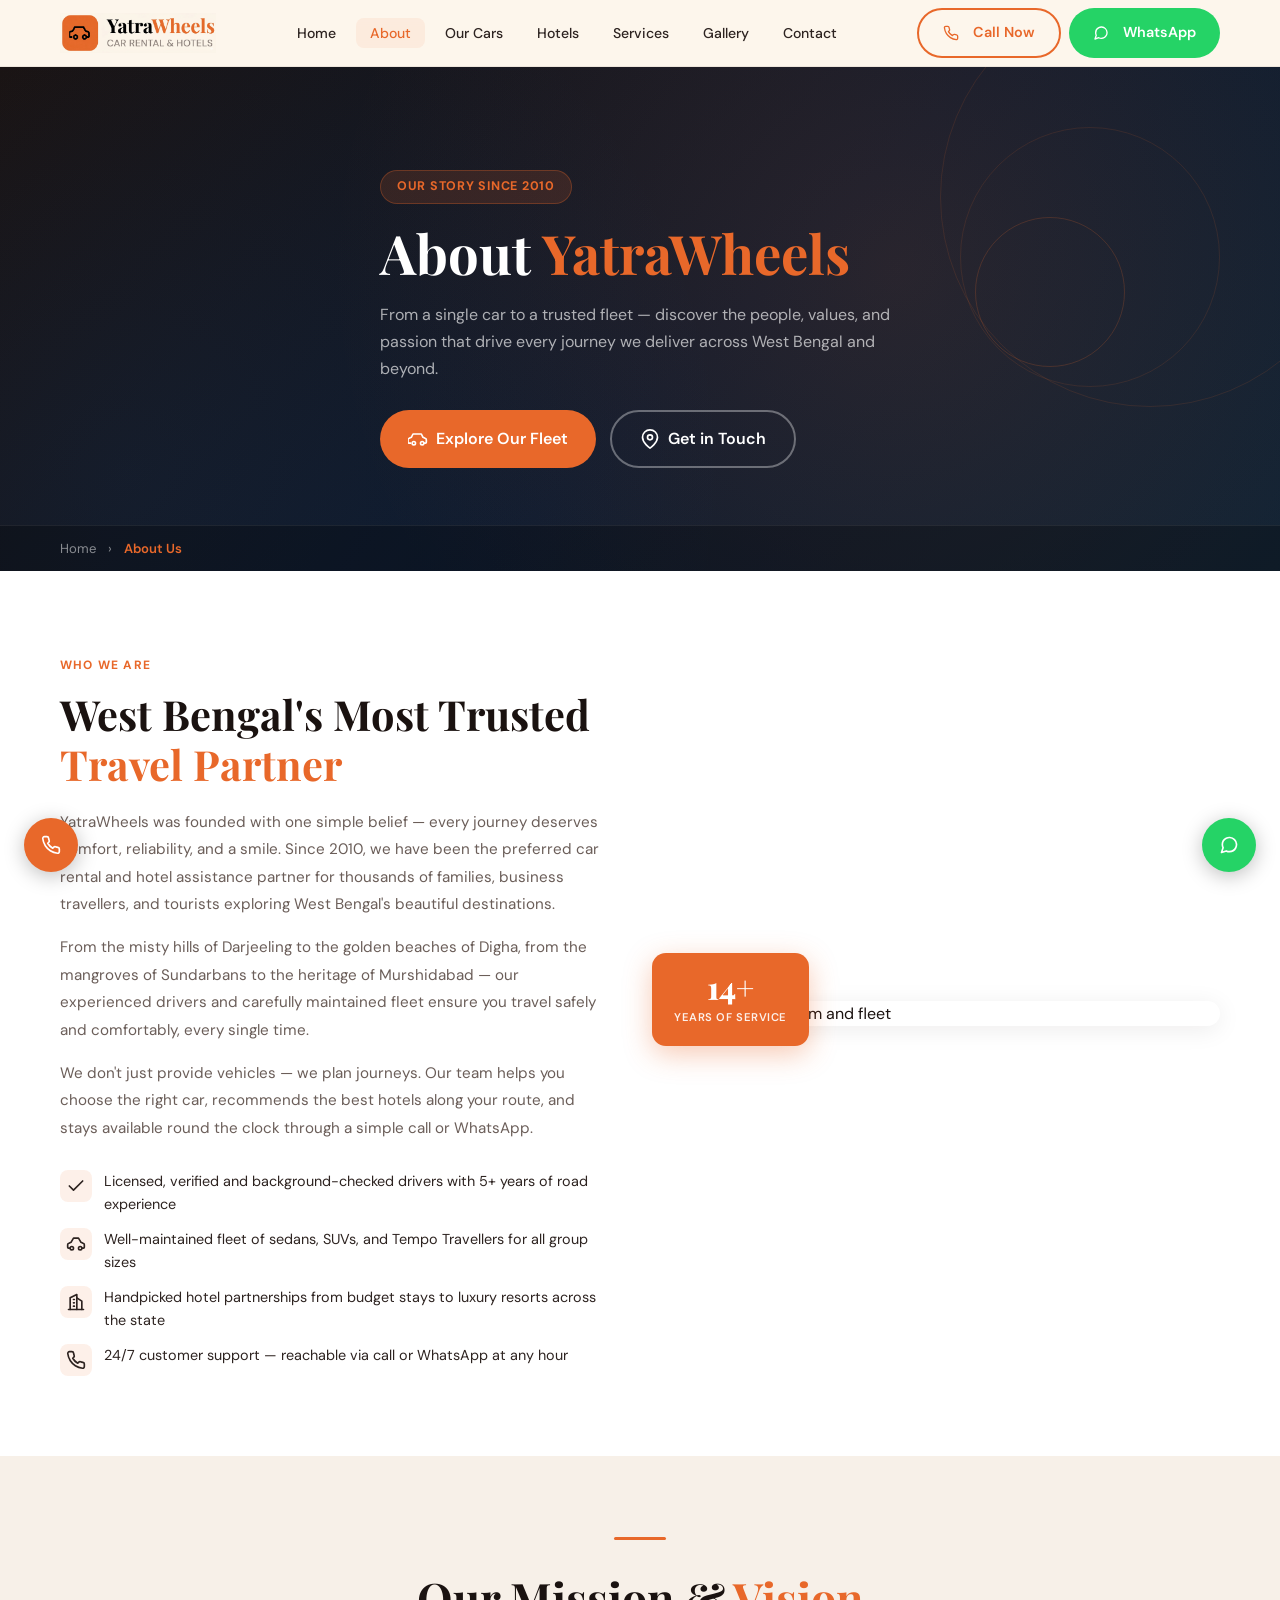
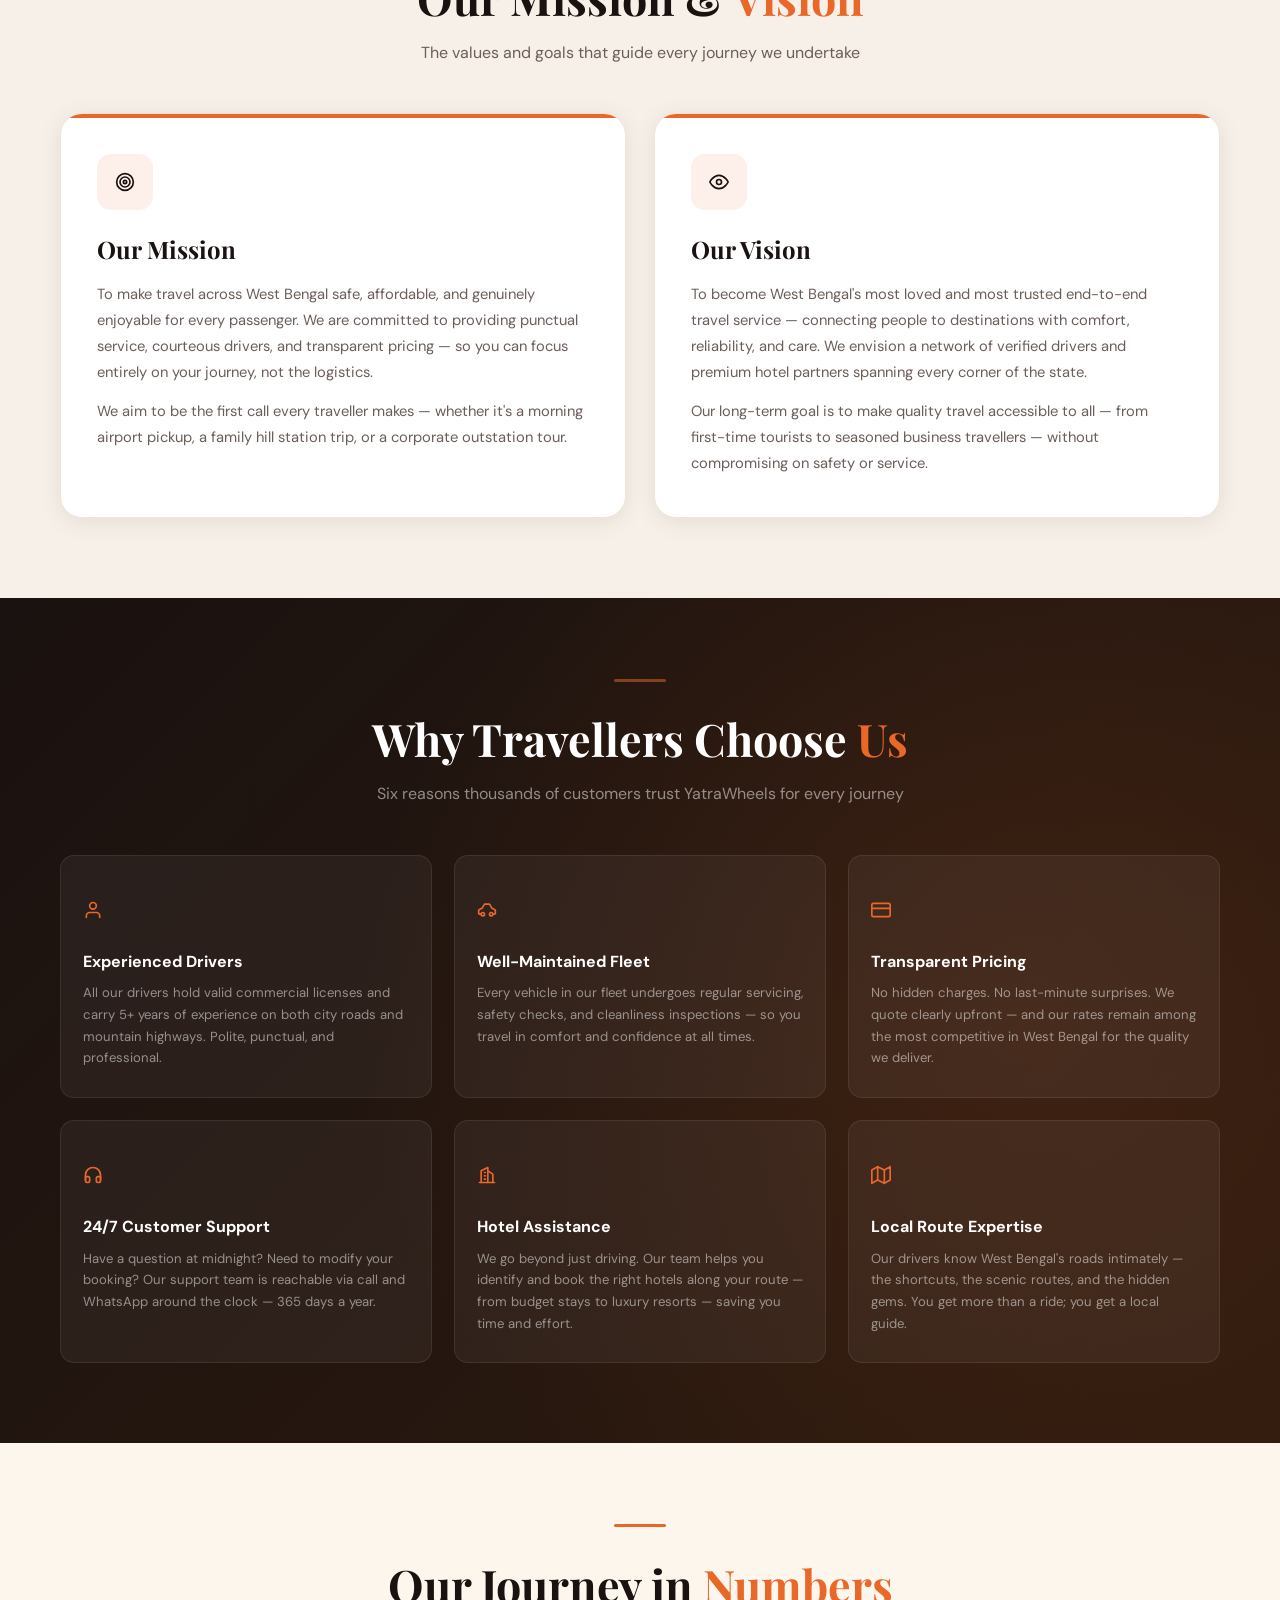
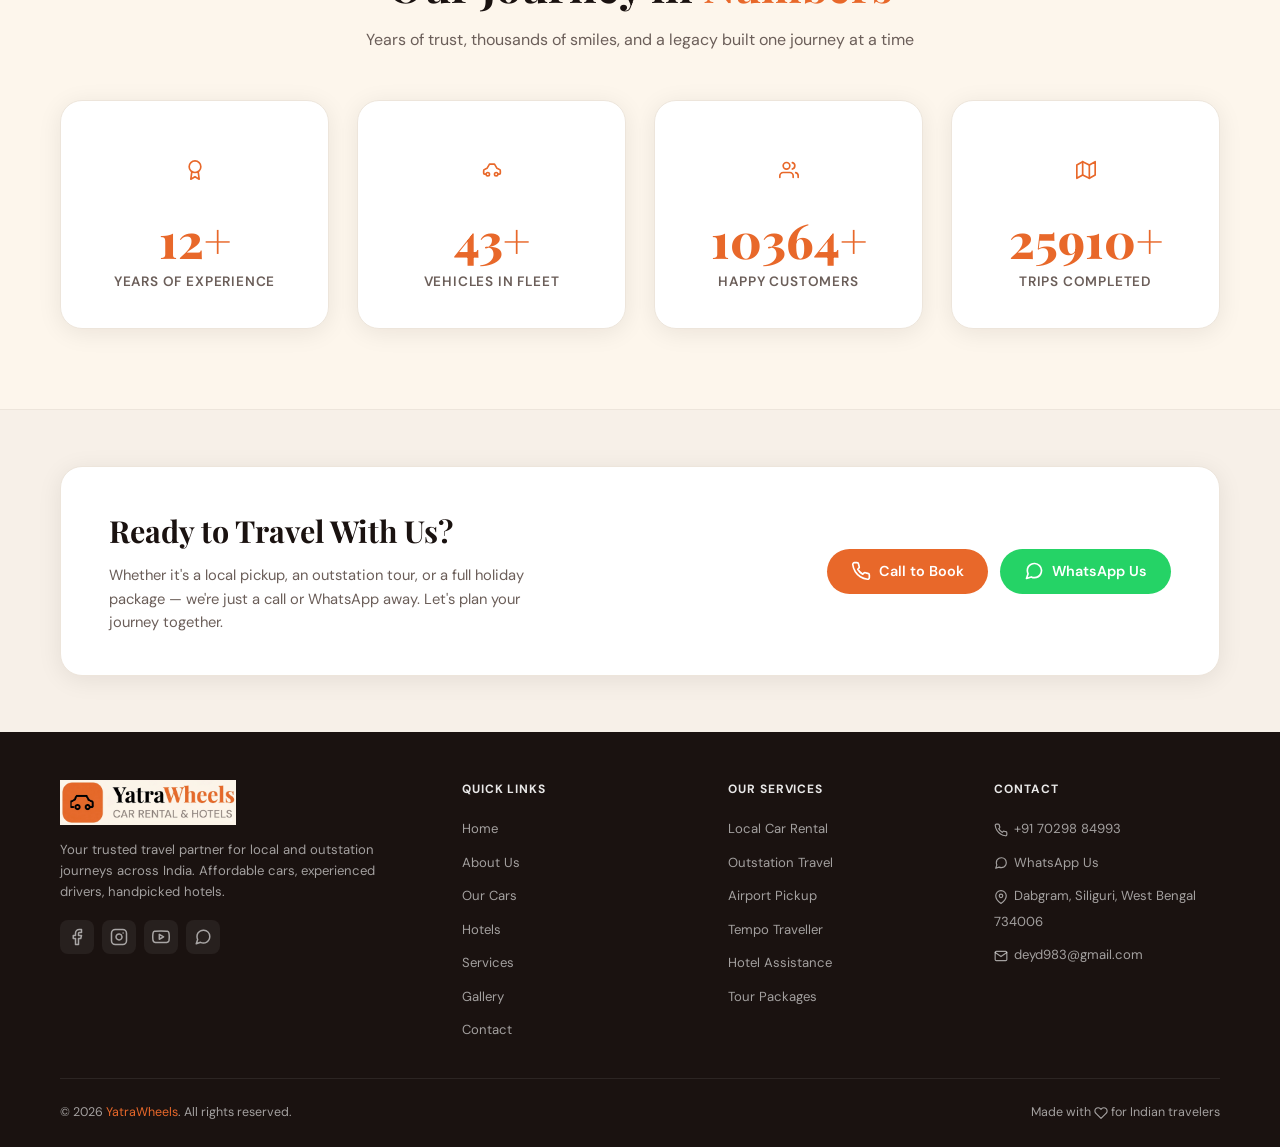
==== pages/about.html @ 577239b2 "Initial commit- 80% project completed" ====
<!doctype html>
<html lang="en">
  <head>
    <meta charset="UTF-8" />
    <meta name="viewport" content="width=device-width, initial-scale=1.0" />
    <title>About Us – YatraWheels | Car Rental & Hotel Services</title>
    <link rel="icon" type="image/x-icon" href="../favicon.ico" />
    <link rel="preconnect" href="https://fonts.googleapis.com" />
    <link
      href="https://fonts.googleapis.com/css2?family=Playfair+Display:wght@700;800&family=DM+Sans:wght@300;400;500;600&display=swap"
      rel="stylesheet"
    />
    <link rel="stylesheet" href="../assets/css/global.css" />
    <link rel="stylesheet" href="../assets/css/about.css" />
  </head>
  <body>
    <!-- NAVBAR -->
    <nav id="navbar">
      <div class="container">
        <div class="nav-inner">
          <a href="../index.html" class="logo">
            <img
              src="../assets/images/logo/logo.png"
              alt="Website Logo"
              class="logo-img"
            />
          </a>
          <ul class="nav-links">
            <li><a href="../index.html">Home</a></li>
            <li><a href="about.html" class="active">About</a></li>
            <li><a href="cars.html">Our Cars</a></li>
            <li><a href="hotels.html">Hotels</a></li>
            <li><a href="services.html">Services</a></li>
            <li><a href="gallery.html">Gallery</a></li>
            <li><a href="contact.html">Contact</a></li>
          </ul>
          <div class="nav-cta">
            <a href="tel:+7029884993" class="btn btn-outline">
              <svg
                xmlns="http://www.w3.org/2000/svg"
                width="16"
                height="16"
                viewBox="0 0 24 24"
                fill="none"
                stroke="currentColor"
                stroke-width="2"
                stroke-linecap="round"
                stroke-linejoin="round"
                style="vertical-align: middle; margin-right: 6px"
              >
                <path
                  d="M22 16.92v3a2 2 0 0 1-2.18 2 19.79 19.79 0 0 1-8.63-3.07 19.5 19.5 0 0 1-6-6 19.79 19.79 0 0 1-3.07-8.67A2 2 0 0 1 4.11 2h3a2 2 0 0 1 2 1.72 12.84 12.84 0 0 0 .7 2.81 2 2 0 0 1-.45 2.11L8.09 9.91a16 16 0 0 0 6 6l1.27-1.27a2 2 0 0 1 2.11-.45 12.84 12.84 0 0 0 2.81.7A2 2 0 0 1 22 16.92z"
                />
              </svg>
              Call Now</a
            >
            <a href="https://wa.me/7029884993" class="btn btn-whatsapp"
              ><svg
                xmlns="http://www.w3.org/2000/svg"
                width="16"
                height="16"
                viewBox="0 0 24 24"
                fill="none"
                stroke="currentColor"
                stroke-width="2"
                stroke-linecap="round"
                stroke-linejoin="round"
                style="vertical-align: middle; margin-right: 6px"
              >
                <path
                  d="M21 11.5a8.38 8.38 0 0 1-.9 3.8 8.5 8.5 0 0 1-7.6 4.7 8.38 8.38 0 0 1-3.8-.9L3 21l1.9-5.7a8.38 8.38 0 0 1-.9-3.8 8.5 8.5 0 0 1 4.7-7.6 8.38 8.38 0 0 1 3.8-.9h.5a8.48 8.48 0 0 1 8 8v.5z"
                />
              </svg>
              WhatsApp</a
            >
          </div>
          <button
            class="hamburger"
            id="hamburger"
            aria-label="Toggle menu"
            aria-expanded="false"
            aria-controls="mobileMenu"
          >
            <span></span><span></span><span></span>
          </button>
        </div>
        <div class="mobile-menu" id="mobileMenu" aria-hidden="true">
          <a href="../index.html"> Home</a>
          <a href="about.html" class="active"> About</a>
          <a href="cars.html"> Our Cars</a>
          <a href="hotels.html"> Hotels</a>
          <a href="services.html"> Services</a>
          <a href="gallery.html"> Gallery</a>
          <a href="contact.html"> Contact</a>
          <div class="mobile-menu-cta">
            <a href="tel:+7029884993" class="btn btn-primary"
              ><svg
                width="20"
                height="20"
                viewBox="0 0 24 24"
                fill="none"
                stroke="currentColor"
                stroke-width="2"
                stroke-linecap="round"
                stroke-linejoin="round"
              >
                <path
                  d="M22 16.92v3a2 2 0 0 1-2.18 2 19.79 19.79 0 0 1-8.63-3.07 19.5 19.5 0 0 1-6-6 19.79 19.79 0 0 1-3.07-8.67A2 2 0 0 1 4.11 2h3a2 2 0 0 1 2 1.72 12.84 12.84 0 0 0 .7 2.81 2 2 0 0 1-.45 2.11L8.09 9.91a16 16 0 0 0 6 6l1.27-1.27a2 2 0 0 1 2.11-.45 12.84 12.84 0 0 0 2.81.7A2 2 0 0 1 22 16.92z"
                />
              </svg>
              Call Now</a
            >
            <a href="https://wa.me/7029884993" class="btn btn-whatsapp"
              ><svg
                width="20"
                height="20"
                viewBox="0 0 24 24"
                fill="none"
                stroke="currentColor"
                stroke-width="2"
                stroke-linecap="round"
                stroke-linejoin="round"
              >
                <path
                  d="M21 11.5a8.38 8.38 0 0 1-.9 3.8 8.5 8.5 0 0 1-7.6 4.7 8.38 8.38 0 0 1-3.8-.9L3 21l1.9-5.7a8.38 8.38 0 0 1-.9-3.8 8.5 8.5 0 0 1 4.7-7.6 8.38 8.38 0 0 1 3.8-.9h.5a8.48 8.48 0 0 1 8 8v.5z"
                />
              </svg>
              WhatsApp</a
            >
          </div>
        </div>
      </div>
    </nav>

    <!-- PAGE BANNER -->
    <section id="page-banner">
      <div class="banner-bg-pattern"></div>
      <div class="banner-circle banner-circle-1"></div>
      <div class="banner-circle banner-circle-2"></div>
      <div class="banner-circle banner-circle-3"></div>
      <div class="container">
        <div class="banner-content">
          <div class="hero-badge">Our Story Since 2010</div>
          <h1 class="hero-title">
            About <span class="highlight">YatraWheels</span>
          </h1>
          <p class="hero-desc">
            From a single car to a trusted fleet — discover the people, values,
            and passion that drive every journey we deliver across West Bengal
            and beyond.
          </p>
          <div class="hero-btns">
            <a
              href="cars.html"
              class="btn btn-primary"
              style="font-size: 1rem; padding: 14px 28px"
              ><svg
                xmlns="http://www.w3.org/2000/svg"
                width="20"
                height="20"
                viewBox="0 0 24 24"
                fill="none"
                stroke="currentColor"
                stroke-width="2"
                stroke-linecap="round"
                stroke-linejoin="round"
              >
                <path
                  d="M19 17h2c.6 0 1-.4 1-1v-3c0-.9-.7-1.7-1.5-1.9L18 10l-2-4H6L4 10l-2.5 1.1C.7 11.3 0 12.1 0 13v3c0 .6.4 1 1 1h2"
                />
                <circle cx="7" cy="17" r="2" />
                <circle cx="17" cy="17" r="2" />
              </svg>
              Explore Our Fleet</a
            >
            <a
              href="contact.html"
              class="btn btn-outline"
              style="
                font-size: 1rem;
                padding: 14px 28px;
                border-color: rgba(255, 255, 255, 0.35);
                color: white;
              "
              ><svg
                width="20"
                height="20"
                viewBox="0 0 24 24"
                fill="none"
                stroke="currentColor"
                stroke-width="2"
                stroke-linecap="round"
                stroke-linejoin="round"
              >
                <path d="M21 10c0 7-9 13-9 13s-9-6-9-13a9 9 0 0 1 18 0z" />
                <circle cx="12" cy="10" r="3" />
              </svg>
              Get in Touch</a
            >
          </div>
        </div>
      </div>
      <div class="breadcrumb-bar">
        <div class="container">
          <span><a href="../index.html">Home</a></span>
          <span class="bc-sep">›</span>
          <span class="bc-current">About Us</span>
        </div>
      </div>
    </section>

    <!-- COMPANY INTRODUCTION -->
    <section id="about-intro">
      <div class="container">
        <div class="about-intro-grid">
          <div class="about-intro-text">
            <span class="section-label">Who We Are</span>
            <h2>
              West Bengal's Most Trusted
              <span style="color: var(--saffron)">Travel Partner</span>
            </h2>
            <p>
              YatraWheels was founded with one simple belief — every journey
              deserves comfort, reliability, and a smile. Since 2010, we have
              been the preferred car rental and hotel assistance partner for
              thousands of families, business travellers, and tourists exploring
              West Bengal's beautiful destinations.
            </p>
            <p>
              From the misty hills of Darjeeling to the golden beaches of Digha,
              from the mangroves of Sundarbans to the heritage of Murshidabad —
              our experienced drivers and carefully maintained fleet ensure you
              travel safely and comfortably, every single time.
            </p>
            <p>
              We don't just provide vehicles — we plan journeys. Our team helps
              you choose the right car, recommends the best hotels along your
              route, and stays available round the clock through a simple call
              or WhatsApp.
            </p>

            <div class="about-highlights">
              <div class="about-highlight-item">
                <div class="hl-icon">
                  <svg
                    width="20"
                    height="20"
                    viewBox="0 0 24 24"
                    fill="none"
                    stroke="currentColor"
                    stroke-width="2"
                    stroke-linecap="round"
                    stroke-linejoin="round"
                  >
                    <polyline points="20 6 9 17 4 12" />
                  </svg>
                </div>
                <span
                  >Licensed, verified and background-checked drivers with 5+
                  years of road experience</span
                >
              </div>
              <div class="about-highlight-item">
                <div class="hl-icon">
                  <svg
                    width="20"
                    height="20"
                    viewBox="0 0 24 24"
                    fill="none"
                    stroke="currentColor"
                    stroke-width="2"
                    stroke-linecap="round"
                    stroke-linejoin="round"
                  >
                    <path
                      d="M19 17h2c.6 0 1-.4 1-1v-3c0-.9-.7-1.7-1.5-1.9L18 10l-3-5H9L6 10l-2.5 1.1C2.7 11.3 2 12.1 2 13v3c0 .6.4 1 1 1h2"
                    />
                    <circle cx="7" cy="17" r="2" />
                    <circle cx="17" cy="17" r="2" />
                  </svg>
                </div>
                <span
                  >Well-maintained fleet of sedans, SUVs, and Tempo Travellers
                  for all group sizes</span
                >
              </div>
              <div class="about-highlight-item">
                <div class="hl-icon">
                  <svg
                    width="20"
                    height="20"
                    viewBox="0 0 24 24"
                    fill="none"
                    stroke="currentColor"
                    stroke-width="2"
                    stroke-linecap="round"
                    stroke-linejoin="round"
                  >
                    <path d="M3 21h18" />
                    <path d="M5 21V7l8-4v18" />
                    <path d="M19 21V11l-6-4" />
                    <path d="M9 9h1" />
                    <path d="M9 13h1" />
                    <path d="M9 17h1" />
                  </svg>
                </div>
                <span
                  >Handpicked hotel partnerships from budget stays to luxury
                  resorts across the state</span
                >
              </div>
              <div class="about-highlight-item">
                <div class="hl-icon">
                  <svg
                    width="20"
                    height="20"
                    viewBox="0 0 24 24"
                    fill="none"
                    stroke="currentColor"
                    stroke-width="2"
                    stroke-linecap="round"
                    stroke-linejoin="round"
                  >
                    <path
                      d="M22 16.92v3a2 2 0 0 1-2.18 2 19.79 19.79 0 0 1-8.63-3.07 19.5 19.5 0 0 1-6-6 19.79 19.79 0 0 1-3.07-8.67A2 2 0 0 1 4.11 2h3a2 2 0 0 1 2 1.72 12.84 12.84 0 0 0 .7 2.81 2 2 0 0 1-.45 2.11L8.09 9.91a16 16 0 0 0 6 6l1.27-1.27a2 2 0 0 1 2.11-.45 12.84 12.84 0 0 0 2.81.7A2 2 0 0 1 22 16.92z"
                    />
                  </svg>
                </div>
                <span
                  >24/7 customer support — reachable via call or WhatsApp at any
                  hour</span
                >
              </div>
            </div>
          </div>

          <div class="about-intro-img">
            <img
              src="https://placehold.co/560x480/1a1210/e8682a?text=YatraWheels+Team"
              alt="YatraWheels team and fleet"
              loading="lazy"
            />
            <div class="about-img-badge">
              <span class="badge-num">14+</span>
              <span class="badge-label">Years of Service</span>
            </div>
          </div>
        </div>
      </div>
    </section>

    <!-- MISSION & VISION -->
    <section id="mission-vision">
      <div class="container">
        <div class="section-header">
          <div class="accent-line"></div>
          <h2 class="section-title">
            Our Mission & <span style="color: var(--saffron)">Vision</span>
          </h2>
          <p class="section-subtitle">
            The values and goals that guide every journey we undertake
          </p>
        </div>

        <div class="mv-grid">
          <div class="mv-card">
            <div class="mv-icon">
              <svg
                width="20"
                height="20"
                viewBox="0 0 24 24"
                fill="none"
                stroke="currentColor"
                stroke-width="2"
                stroke-linecap="round"
                stroke-linejoin="round"
              >
                <circle cx="12" cy="12" r="10" />
                <circle cx="12" cy="12" r="6" />
                <circle cx="12" cy="12" r="2" />
              </svg>
            </div>
            <h3>Our Mission</h3>
            <p>
              To make travel across West Bengal safe, affordable, and genuinely
              enjoyable for every passenger. We are committed to providing
              punctual service, courteous drivers, and transparent pricing — so
              you can focus entirely on your journey, not the logistics.
            </p>
            <p style="margin-top: 14px">
              We aim to be the first call every traveller makes — whether it's a
              morning airport pickup, a family hill station trip, or a corporate
              outstation tour.
            </p>
          </div>

          <div class="mv-card">
            <div class="mv-icon">
              <svg
                width="20"
                height="20"
                viewBox="0 0 24 24"
                fill="none"
                stroke="currentColor"
                stroke-width="2"
                stroke-linecap="round"
                stroke-linejoin="round"
              >
                <path d="M1 12s4-8 11-8 11 8 11 8-4 8-11 8-11-8-11-8z" />
                <circle cx="12" cy="12" r="3" />
              </svg>
            </div>
            <h3>Our Vision</h3>
            <p>
              To become West Bengal's most loved and most trusted end-to-end
              travel service — connecting people to destinations with comfort,
              reliability, and care. We envision a network of verified drivers
              and premium hotel partners spanning every corner of the state.
            </p>
            <p style="margin-top: 14px">
              Our long-term goal is to make quality travel accessible to all —
              from first-time tourists to seasoned business travellers — without
              compromising on safety or service.
            </p>
          </div>
        </div>
      </div>
    </section>

    <!-- WHY CHOOSE US -->
    <section id="about-why">
      <div class="container">
        <div class="section-header">
          <div
            class="accent-line"
            style="background: rgba(232, 104, 42, 0.5)"
          ></div>
          <h2 class="section-title">
            Why Travellers Choose <span class="highlight">Us</span>
          </h2>
          <p class="section-subtitle">
            Six reasons thousands of customers trust YatraWheels for every
            journey
          </p>
        </div>

        <div class="why-grid" style="margin-top: 48px">
          <div class="why-card">
            <span class="why-icon"
              ><svg
                width="20"
                height="20"
                viewBox="0 0 24 24"
                fill="none"
                stroke="var(--saffron)"
                stroke-width="2"
                stroke-linecap="round"
                stroke-linejoin="round"
              >
                <path d="M20 21v-2a4 4 0 0 0-4-4H8a4 4 0 0 0-4 4v2" />
                <circle cx="12" cy="7" r="4" /></svg
            ></span>
            <div class="why-title">Experienced Drivers</div>
            <div class="why-desc">
              All our drivers hold valid commercial licenses and carry 5+ years
              of experience on both city roads and mountain highways. Polite,
              punctual, and professional.
            </div>
          </div>
          <div class="why-card">
            <span class="why-icon"
              ><svg
                width="20"
                height="20"
                viewBox="0 0 24 24"
                fill="none"
                stroke="var(--saffron)"
                stroke-width="2"
                stroke-linecap="round"
                stroke-linejoin="round"
              >
                <path
                  d="M19 17h2c.6 0 1-.4 1-1v-3c0-.9-.7-1.7-1.5-1.9L18 10l-3-5H9L6 10l-2.5 1.1C2.7 11.3 2 12.1 2 13v3c0 .6.4 1 1 1h2"
                />
                <circle cx="7" cy="17" r="2" />
                <circle cx="17" cy="17" r="2" /></svg
            ></span>
            <div class="why-title">Well-Maintained Fleet</div>
            <div class="why-desc">
              Every vehicle in our fleet undergoes regular servicing, safety
              checks, and cleanliness inspections — so you travel in comfort and
              confidence at all times.
            </div>
          </div>
          <div class="why-card">
            <span class="why-icon"
              ><svg
                width="20"
                height="20"
                viewBox="0 0 24 24"
                fill="none"
                stroke="var(--saffron)"
                stroke-width="2"
                stroke-linecap="round"
                stroke-linejoin="round"
              >
                <rect x="1" y="4" width="22" height="16" rx="2" ry="2" />
                <line x1="1" y1="10" x2="23" y2="10" /></svg
            ></span>
            <div class="why-title">Transparent Pricing</div>
            <div class="why-desc">
              No hidden charges. No last-minute surprises. We quote clearly
              upfront — and our rates remain among the most competitive in West
              Bengal for the quality we deliver.
            </div>
          </div>
          <div class="why-card">
            <span class="why-icon"
              ><svg
                width="20"
                height="20"
                viewBox="0 0 24 24"
                fill="none"
                stroke="var(--saffron)"
                stroke-width="2"
                stroke-linecap="round"
                stroke-linejoin="round"
              >
                <path d="M3 18v-6a9 9 0 0 1 18 0v6" />
                <path
                  d="M21 19a2 2 0 0 1-2 2h-1a2 2 0 0 1-2-2v-3a2 2 0 0 1 2-2h3zM3 19a2 2 0 0 0 2 2h1a2 2 0 0 0 2-2v-3a2 2 0 0 0-2-2H3z"
                /></svg
            ></span>
            <div class="why-title">24/7 Customer Support</div>
            <div class="why-desc">
              Have a question at midnight? Need to modify your booking? Our
              support team is reachable via call and WhatsApp around the clock —
              365 days a year.
            </div>
          </div>
          <div class="why-card">
            <span class="why-icon"
              ><svg
                width="20"
                height="20"
                viewBox="0 0 24 24"
                fill="none"
                stroke="var(--saffron)"
                stroke-width="2"
                stroke-linecap="round"
                stroke-linejoin="round"
              >
                <path d="M3 21h18" />
                <path d="M5 21V7l8-4v18" />
                <path d="M19 21V11l-6-4" />
                <path d="M9 9h1" />
                <path d="M9 13h1" />
                <path d="M9 17h1" /></svg
            ></span>
            <div class="why-title">Hotel Assistance</div>
            <div class="why-desc">
              We go beyond just driving. Our team helps you identify and book
              the right hotels along your route — from budget stays to luxury
              resorts — saving you time and effort.
            </div>
          </div>
          <div class="why-card">
            <span class="why-icon"
              ><svg
                width="20"
                height="20"
                viewBox="0 0 24 24"
                fill="none"
                stroke="var(--saffron)"
                stroke-width="2"
                stroke-linecap="round"
                stroke-linejoin="round"
              >
                <polygon points="1 6 1 22 8 18 16 22 23 18 23 2 16 6 8 2 1 6" />
                <line x1="8" y1="2" x2="8" y2="18" />
                <line x1="16" y1="6" x2="16" y2="22" /></svg
            ></span>
            <div class="why-title">Local Route Expertise</div>
            <div class="why-desc">
              Our drivers know West Bengal's roads intimately — the shortcuts,
              the scenic routes, and the hidden gems. You get more than a ride;
              you get a local guide.
            </div>
          </div>
        </div>
      </div>
    </section>

    <!-- STATISTICS -->
    <section id="about-stats">
      <div class="container">
        <div class="section-header">
          <div class="accent-line"></div>
          <h2 class="section-title">
            Our Journey in <span style="color: var(--saffron)">Numbers</span>
          </h2>
          <p class="section-subtitle">
            Years of trust, thousands of smiles, and a legacy built one journey
            at a time
          </p>
        </div>

        <div class="stats-grid">
          <div class="stat-card">
            <span class="stat-icon"
              ><svg
                width="20"
                height="20"
                viewBox="0 0 24 24"
                fill="none"
                stroke="var(--saffron)"
                stroke-width="2"
                stroke-linecap="round"
                stroke-linejoin="round"
              >
                <circle cx="12" cy="8" r="7" />
                <polyline
                  points="8.21 13.89 7 23 12 20 17 23 15.79 13.88"
                /></svg
            ></span>
            <div class="stat-number">14+</div>
            <div class="stat-label">Years of Experience</div>
          </div>
          <div class="stat-card">
            <span class="stat-icon"
              ><svg
                width="20"
                height="20"
                viewBox="0 0 24 24"
                fill="none"
                stroke="var(--saffron)"
                stroke-width="2"
                stroke-linecap="round"
                stroke-linejoin="round"
              >
                <path
                  d="M19 17h2c.6 0 1-.4 1-1v-3c0-.9-.7-1.7-1.5-1.9L18 10l-3-5H9L6 10l-2.5 1.1C2.7 11.3 2 12.1 2 13v3c0 .6.4 1 1 1h2"
                />
                <circle cx="7" cy="17" r="2" />
                <circle cx="17" cy="17" r="2" /></svg
            ></span>
            <div class="stat-number">50+</div>
            <div class="stat-label">Vehicles in Fleet</div>
          </div>
          <div class="stat-card">
            <span class="stat-icon"
              ><svg
                width="20"
                height="20"
                viewBox="0 0 24 24"
                fill="none"
                stroke="var(--saffron)"
                stroke-width="2"
                stroke-linecap="round"
                stroke-linejoin="round"
              >
                <path d="M17 21v-2a4 4 0 0 0-4-4H5a4 4 0 0 0-4 4v2" />
                <circle cx="9" cy="7" r="4" />
                <path d="M23 21v-2a4 4 0 0 0-3-3.87" />
                <path d="M16 3.13a4 4 0 0 1 0 7.75" /></svg
            ></span>
            <div class="stat-number">12,000+</div>
            <div class="stat-label">Happy Customers</div>
          </div>
          <div class="stat-card">
            <span class="stat-icon"
              ><svg
                width="20"
                height="20"
                viewBox="0 0 24 24"
                fill="none"
                stroke="var(--saffron)"
                stroke-width="2"
                stroke-linecap="round"
                stroke-linejoin="round"
              >
                <polygon points="1 6 1 22 8 18 16 22 23 18 23 2 16 6 8 2 1 6" />
                <line x1="8" y1="2" x2="8" y2="18" />
                <line x1="16" y1="6" x2="16" y2="22" /></svg
            ></span>
            <div class="stat-number">30,000+</div>
            <div class="stat-label">Trips Completed</div>
          </div>
        </div>
      </div>
    </section>

    <!-- CALL TO ACTION -->
    <section id="about-cta">
      <div class="container">
        <div class="cta-strip">
          <div class="cta-strip-text">
            <h3>Ready to Travel With Us?</h3>
            <p>
              Whether it's a local pickup, an outstation tour, or a full holiday
              package — we're just a call or WhatsApp away. Let's plan your
              journey together.
            </p>
          </div>
          <div class="cta-strip-btns">
            <a href="tel:+7029884993" class="btn btn-primary"
              ><svg
                width="20"
                height="20"
                viewBox="0 0 24 24"
                fill="none"
                stroke="currentColor"
                stroke-width="2"
                stroke-linecap="round"
                stroke-linejoin="round"
              >
                <path
                  d="M22 16.92v3a2 2 0 0 1-2.18 2 19.79 19.79 0 0 1-8.63-3.07 19.5 19.5 0 0 1-6-6 19.79 19.79 0 0 1-3.07-8.67A2 2 0 0 1 4.11 2h3a2 2 0 0 1 2 1.72 12.84 12.84 0 0 0 .7 2.81 2 2 0 0 1-.45 2.11L8.09 9.91a16 16 0 0 0 6 6l1.27-1.27a2 2 0 0 1 2.11-.45 12.84 12.84 0 0 0 2.81.7A2 2 0 0 1 22 16.92z"
                />
              </svg>
              Call to Book</a
            >
            <a href="https://wa.me/7029884993" class="btn btn-whatsapp"
              ><svg
                width="20"
                height="20"
                viewBox="0 0 24 24"
                fill="none"
                stroke="currentColor"
                stroke-width="2"
                stroke-linecap="round"
                stroke-linejoin="round"
              >
                <path
                  d="M21 11.5a8.38 8.38 0 0 1-.9 3.8 8.5 8.5 0 0 1-7.6 4.7 8.38 8.38 0 0 1-3.8-.9L3 21l1.9-5.7a8.38 8.38 0 0 1-.9-3.8 8.5 8.5 0 0 1 4.7-7.6 8.38 8.38 0 0 1 3.8-.9h.5a8.48 8.48 0 0 1 8 8v.5z"
                />
              </svg>
              WhatsApp Us</a
            >
          </div>
        </div>
      </div>
    </section>

    <!-- ========================
      FOOTER
    ======================== -->
    <footer id="footer">
      <div class="container">
        <div class="footer-grid">
          <div>
            <div class="logo footer-logo-wrap" style="margin-bottom: 14px">
              <img
                src="../assets/images/logo/logo.png"
                alt="Website Logo"
                class="logo-img"
              />
            </div>
            <p class="footer-tagline">
              Your trusted travel partner for local and outstation journeys
              across India. Affordable cars, experienced drivers, handpicked
              hotels.
            </p>
            <div class="footer-social">
              <a href="#" title="Facebook"
                ><svg
                  xmlns="http://www.w3.org/2000/svg"
                  width="18"
                  height="18"
                  viewBox="0 0 24 24"
                  fill="none"
                  stroke="currentColor"
                  stroke-width="2"
                  stroke-linecap="round"
                  stroke-linejoin="round"
                >
                  <path
                    d="M18 2h-3a5 5 0 0 0-5 5v3H7v4h3v8h4v-8h3l1-4h-4V7a1 1 0 0 1 1-1h3z"
                  /></svg
              ></a>
              <a href="#" title="Instagram"
                ><svg
                  xmlns="http://www.w3.org/2000/svg"
                  width="18"
                  height="18"
                  viewBox="0 0 24 24"
                  fill="none"
                  stroke="currentColor"
                  stroke-width="2"
                  stroke-linecap="round"
                  stroke-linejoin="round"
                >
                  <rect x="2" y="2" width="20" height="20" rx="5" ry="5" />
                  <path d="M16 11.37A4 4 0 1 1 12.63 8 4 4 0 0 1 16 11.37z" />
                  <line x1="17.5" y1="6.5" x2="17.51" y2="6.5" /></svg
              ></a>
              <a href="#" title="YouTube"
                ><svg
                  xmlns="http://www.w3.org/2000/svg"
                  width="18"
                  height="18"
                  viewBox="0 0 24 24"
                  fill="none"
                  stroke="currentColor"
                  stroke-width="2"
                  stroke-linecap="round"
                  stroke-linejoin="round"
                >
                  <path
                    d="M22.54 6.42a2.78 2.78 0 0 0-1.94-2C18.88 4 12 4 12 4s-6.88 0-8.6.46a2.78 2.78 0 0 0-1.94 2A29 29 0 0 0 1 11.75a29 29 0 0 0 .46 5.33A2.78 2.78 0 0 0 3.4 19c1.72.46 8.6.46 8.6.46s6.88 0 8.6-.46a2.78 2.78 0 0 0 1.94-2 29 29 0 0 0 .46-5.25 29 29 0 0 0-.46-5.33z"
                  />
                  <polygon
                    points="9.75 15.02 15.5 11.75 9.75 8.48 9.75 15.02"
                  /></svg
              ></a>
              <a href="https://wa.me/7029884993" title="WhatsApp"
                ><svg
                  xmlns="http://www.w3.org/2000/svg"
                  width="18"
                  height="18"
                  viewBox="0 0 24 24"
                  fill="none"
                  stroke="currentColor"
                  stroke-width="2"
                  stroke-linecap="round"
                  stroke-linejoin="round"
                >
                  <path
                    d="M21 11.5a8.38 8.38 0 0 1-.9 3.8 8.5 8.5 0 0 1-7.6 4.7 8.38 8.38 0 0 1-3.8-.9L3 21l1.9-5.7a8.38 8.38 0 0 1-.9-3.8 8.5 8.5 0 0 1 4.7-7.6 8.38 8.38 0 0 1 3.8-.9h.5a8.48 8.48 0 0 1 8 8v.5z"
                  /></svg
              ></a>
            </div>
          </div>

          <div>
            <div class="footer-col-title">Quick Links</div>
            <ul class="footer-links">
              <li><a href="../index.html">Home</a></li>
              <li><a href="./about.html">About Us</a></li>
              <li><a href="./cars.html">Our Cars</a></li>
              <li><a href="./hotels.html">Hotels</a></li>
              <li><a href="./services.html">Services</a></li>
              <li><a href="./gallery.html">Gallery</a></li>
              <li><a href="./contact.html">Contact</a></li>
            </ul>
          </div>

          <div>
            <div class="footer-col-title">Our Services</div>
            <ul class="footer-links">
              <li><a href="#">Local Car Rental</a></li>
              <li><a href="#">Outstation Travel</a></li>
              <li><a href="#">Airport Pickup</a></li>
              <li><a href="#">Tempo Traveller</a></li>
              <li><a href="#">Hotel Assistance</a></li>
              <li><a href="#">Tour Packages</a></li>
            </ul>
          </div>

          <div>
            <div class="footer-col-title">Contact</div>
            <ul class="footer-links">
              <li>
                <a href="tel:+7029884993"
                  ><svg
                    xmlns="http://www.w3.org/2000/svg"
                    width="14"
                    height="14"
                    viewBox="0 0 24 24"
                    fill="none"
                    stroke="currentColor"
                    stroke-width="2"
                    stroke-linecap="round"
                    stroke-linejoin="round"
                    style="vertical-align: middle; margin-right: 6px"
                  >
                    <path
                      d="M22 16.92v3a2 2 0 0 1-2.18 2 19.79 19.79 0 0 1-8.63-3.07 19.5 19.5 0 0 1-6-6 19.79 19.79 0 0 1-3.07-8.67A2 2 0 0 1 4.11 2h3a2 2 0 0 1 2 1.72 12.84 12.84 0 0 0 .7 2.81 2 2 0 0 1-.45 2.11L8.09 9.91a16 16 0 0 0 6 6l1.27-1.27a2 2 0 0 1 2.11-.45 12.84 12.84 0 0 0 2.81.7A2 2 0 0 1 22 16.92z"
                    /></svg
                  >+91 70298 84993</a
                >
              </li>
              <li>
                <a href="https://wa.me/7029884993"
                  ><svg
                    xmlns="http://www.w3.org/2000/svg"
                    width="14"
                    height="14"
                    viewBox="0 0 24 24"
                    fill="none"
                    stroke="currentColor"
                    stroke-width="2"
                    stroke-linecap="round"
                    stroke-linejoin="round"
                    style="vertical-align: middle; margin-right: 6px"
                  >
                    <path
                      d="M21 11.5a8.38 8.38 0 0 1-.9 3.8 8.5 8.5 0 0 1-7.6 4.7 8.38 8.38 0 0 1-3.8-.9L3 21l1.9-5.7a8.38 8.38 0 0 1-.9-3.8 8.5 8.5 0 0 1 4.7-7.6 8.38 8.38 0 0 1 3.8-.9h.5a8.48 8.48 0 0 1 8 8v.5z"
                    /></svg
                  >WhatsApp Us</a
                >
              </li>
              <li>
                <a href="#"
                  ><svg
                    xmlns="http://www.w3.org/2000/svg"
                    width="14"
                    height="14"
                    viewBox="0 0 24 24"
                    fill="none"
                    stroke="currentColor"
                    stroke-width="2"
                    stroke-linecap="round"
                    stroke-linejoin="round"
                    style="vertical-align: middle; margin-right: 6px"
                  >
                    <path d="M21 10c0 7-9 13-9 13s-9-6-9-13a9 9 0 0 1 18 0z" />
                    <circle cx="12" cy="10" r="3" /></svg
                  >Dabgram, Siliguri, West Bengal 734006</a
                >
              </li>
              <li>
                <a href="mailto:deyd983@gmail.com"
                  ><svg
                    xmlns="http://www.w3.org/2000/svg"
                    width="14"
                    height="14"
                    viewBox="0 0 24 24"
                    fill="none"
                    stroke="currentColor"
                    stroke-width="2"
                    stroke-linecap="round"
                    stroke-linejoin="round"
                    style="vertical-align: middle; margin-right: 6px"
                  >
                    <path
                      d="M4 4h16c1.1 0 2 .9 2 2v12c0 1.1-.9 2-2 2H4c-1.1 0-2-.9-2-2V6c0-1.1.9-2 2-2z"
                    />
                    <polyline points="22,6 12,13 2,6" /></svg
                  >deyd983@gmail.com</a
                >
              </li>
            </ul>
          </div>
        </div>

        <div class="footer-bottom">
          <div>© 2026 <span>YatraWheels</span>. All rights reserved.</div>
          <div>
            Made with
            <svg
              xmlns="http://www.w3.org/2000/svg"
              width="14"
              height="14"
              viewBox="0 0 24 24"
              fill="none"
              stroke="currentColor"
              stroke-width="2"
              stroke-linecap="round"
              stroke-linejoin="round"
              style="vertical-align: middle"
            >
              <path
                d="M20.84 4.61a5.5 5.5 0 0 0-7.78 0L12 5.67l-1.06-1.06a5.5 5.5 0 0 0-7.78 7.78l1.06 1.06L12 21.23l7.78-7.78 1.06-1.06a5.5 5.5 0 0 0 0-7.78z"
              />
            </svg>
            for Indian travelers
          </div>
        </div>
      </div>
    </footer>

    <!-- FLOATING BUTTONS -->
    <a
      href="https://wa.me/7029884993"
      class="float-btn float-whatsapp"
      title="WhatsApp Us"
      target="_blank"
      rel="noopener"
    >
      <svg
        width="20"
        height="20"
        viewBox="0 0 24 24"
        fill="none"
        stroke="currentColor"
        stroke-width="2"
        stroke-linecap="round"
        stroke-linejoin="round"
      >
        <path
          d="M21 11.5a8.38 8.38 0 0 1-.9 3.8 8.5 8.5 0 0 1-7.6 4.7 8.38 8.38 0 0 1-3.8-.9L3 21l1.9-5.7a8.38 8.38 0 0 1-.9-3.8 8.5 8.5 0 0 1 4.7-7.6 8.38 8.38 0 0 1 3.8-.9h.5a8.48 8.48 0 0 1 8 8v.5z"
        /></svg
      ><span class="tooltip">WhatsApp Us</span>
    </a>
    <a href="tel:+7029884993" class="float-btn float-call" title="Call Now">
      <svg
        width="20"
        height="20"
        viewBox="0 0 24 24"
        fill="none"
        stroke="currentColor"
        stroke-width="2"
        stroke-linecap="round"
        stroke-linejoin="round"
      >
        <path
          d="M22 16.92v3a2 2 0 0 1-2.18 2 19.79 19.79 0 0 1-8.63-3.07 19.5 19.5 0 0 1-6-6 19.79 19.79 0 0 1-3.07-8.67A2 2 0 0 1 4.11 2h3a2 2 0 0 1 2 1.72 12.84 12.84 0 0 0 .7 2.81 2 2 0 0 1-.45 2.11L8.09 9.91a16 16 0 0 0 6 6l1.27-1.27a2 2 0 0 1 2.11-.45 12.84 12.84 0 0 0 2.81.7A2 2 0 0 1 22 16.92z"
        /></svg
      ><span class="tooltip">Call Now</span>
    </a>
    <button
      id="scrollTop"
      title="Back to top"
      onclick="window.scrollTo({ top: 0, behavior: 'smooth' })"
    >
      <svg
        xmlns="http://www.w3.org/2000/svg"
        width="20"
        height="20"
        viewBox="0 0 24 24"
        fill="none"
        stroke="currentColor"
        stroke-width="2"
        stroke-linecap="round"
        stroke-linejoin="round"
      >
        <polyline points="18 15 12 9 6 15" />
      </svg>
    </button>

    <script src="../assets/js/global.js"></script>
    <script src="../assets/js/about.js"></script>
  </body>
</html>
---- assets/css/global.css ----
/* ========================
 CSS VARIABLES & RESET
======================= */
:root {
  --saffron: #e8682a;
  --deep-saffron: #c4501a;
  --cream: #fdf6ec;
  --dark: #1a1210;
  --charcoal: #2d2320;
  --mid: #6b5e59;
  --light-mid: #a89890;
  --white: #ffffff;
  --card-bg: #ffffff;
  --section-alt: #f7f0e8;
  --border: #ede5db;
  --shadow: 0 4px 24px rgba(26, 18, 16, 0.08);
  --shadow-hover: 0 12px 40px rgba(232, 104, 42, 0.18);
  --radius: 14px;
  --radius-lg: 22px;
  --font-display: "Playfair Display", serif;
  --font-body: "DM Sans", sans-serif;
  --transition: 0.3s cubic-bezier(0.4, 0, 0.2, 1);
}

*,
*::before,
*::after {
  margin: 0;
  padding: 0;
  box-sizing: border-box;
}
html {
  scroll-behavior: smooth;
}

body {
  font-family: var(--font-body);
  background: var(--cream);
  color: var(--dark);
  line-height: 1.6;
  overflow-x: hidden;
}

img {
  max-width: 100%;
  display: block;
}
a {
  text-decoration: none;
  color: inherit;
}

/* ========================
 UTILITY CLASSES
======================= */
.container {
  max-width: 1200px;
  margin: 0 auto;
  padding: 0 20px;
}

.section-title {
  font-family: var(--font-display);
  font-size: clamp(1.8rem, 4vw, 2.8rem);
  color: var(--dark);
  margin-bottom: 6px;
}
.section-subtitle {
  font-size: 1rem;
  color: var(--mid);
  margin-bottom: 48px;
}
.section-header {
  text-align: center;
}
.section-header .accent-line {
  display: inline-block;
  width: 52px;
  height: 3px;
  background: var(--saffron);
  border-radius: 2px;
  margin-bottom: 14px;
}

.btn {
  display: inline-flex;
  align-items: center;
  gap: 8px;
  padding: 11px 24px;
  border-radius: 50px;
  font-family: var(--font-body);
  font-size: 0.9rem;
  font-weight: 600;
  cursor: pointer;
  border: none;
  transition: var(--transition);
  white-space: nowrap;
}
.btn-primary {
  background: var(--saffron);
  color: var(--white);
}
.btn-primary:hover {
  background: var(--deep-saffron);
  transform: translateY(-2px);
  box-shadow: 0 8px 20px rgba(232, 104, 42, 0.35);
}
.btn-whatsapp {
  background: #25d366;
  color: var(--white);
}
.btn-whatsapp:hover {
  background: #1da851;
  transform: translateY(-2px);
  box-shadow: 0 8px 20px rgba(37, 211, 102, 0.3);
}
.btn-outline {
  background: transparent;
  color: var(--saffron);
  border: 2px solid var(--saffron);
}
.btn-outline:hover {
  background: var(--saffron);
  color: white;
}

/* ========================
 NAVBAR
======================= */
#navbar {
  position: sticky;
  top: 0;
  z-index: 1000;
  background: rgba(253, 246, 236, 0.95);
  backdrop-filter: blur(12px);
  border-bottom: 1px solid var(--border);
  transition: box-shadow var(--transition);
}
#navbar.scrolled {
  box-shadow: 0 2px 20px rgba(26, 18, 16, 0.1);
}

.nav-inner {
  display: flex;
  align-items: center;
  justify-content: space-between;
  height: 66px;
}

.logo {
  display: flex;
  align-items: center;
  gap: 10px;
}
.logo-icon {
  width: 40px;
  height: 40px;
  background: var(--saffron);
  border-radius: 10px;
  display: flex;
  align-items: center;
  justify-content: center;
  font-size: 1.3rem;
}
.logo-text {
  font-family: var(--font-display);
  font-size: 1.35rem;
  color: var(--dark);
  line-height: 1.1;
}
.logo-text span {
  color: var(--saffron);
}
.logo-sub {
  font-size: 0.65rem;
  color: var(--mid);
  font-family: var(--font-body);
  letter-spacing: 0.05em;
  text-transform: uppercase;
}

.nav-links {
  display: flex;
  list-style: none;
  gap: 6px;
  align-items: center;
}
.nav-links a {
  padding: 6px 14px;
  font-size: 0.88rem;
  font-weight: 500;
  color: var(--charcoal);
  border-radius: 8px;
  transition: var(--transition);
}
.nav-links a:hover,
.nav-links a.active {
  color: var(--saffron);
  background: rgba(232, 104, 42, 0.08);
}

.nav-cta {
  display: flex;
  gap: 8px;
}

/* Hamburger */
.hamburger {
  display: none;
  flex-direction: column;
  justify-content: center;
  align-items: center;
  gap: 5px;
  cursor: pointer;
  padding: 8px;
  border: none;
  background: none;
  width: 44px;
  height: 44px;
  border-radius: 8px;
  transition: var(--transition);
}
.hamburger:hover {
  background: rgba(232, 104, 42, 0.1);
}
.hamburger:focus {
  outline: 2px solid var(--saffron);
  outline-offset: 2px;
}
.hamburger span {
  display: block;
  width: 22px;
  height: 2px;
  background: var(--dark);
  border-radius: 2px;
  transition: transform 0.3s ease, opacity 0.3s ease;
}
.hamburger.open span:nth-child(1) {
  transform: translateY(7px) rotate(45deg);
}
.hamburger.open span:nth-child(2) {
  opacity: 0;
}
.hamburger.open span:nth-child(3) {
  transform: translateY(-7px) rotate(-45deg);
}

/* Mobile menu */
.mobile-menu {
  display: flex;
  position: absolute;
  top: 100%;
  left: 0;
  right: 0;
  flex-direction: column;
  background: var(--white);
  border-top: 1px solid var(--border);
  padding: 16px 20px 24px;
  gap: 4px;
  opacity: 0;
  visibility: hidden;
  transition: opacity 0.25s ease, visibility 0.25s ease;
  width: 100%;
}
.mobile-menu.open {
  opacity: 1;
  visibility: visible;
}
.mobile-menu a {
  padding: 12px 14px;
  font-size: 0.95rem;
  font-weight: 500;
  color: var(--dark);
  border-radius: 8px;
  transition: background var(--transition), color var(--transition);
}
.mobile-menu a:hover {
  background: var(--section-alt);
  color: var(--saffron);
}
.mobile-menu a.active {
  color: var(--saffron);
  background: rgba(232, 104, 42, 0.1);
  font-weight: 600;
}
.mobile-menu a:focus {
  outline: 2px solid var(--saffron);
  outline-offset: 2px;
}
.mobile-menu-cta {
  display: flex;
  gap: 8px;
  margin-top: 16px;
  flex-wrap: wrap;
  opacity: 0;
  transition: opacity 0.25s ease 0.1s;
}
.mobile-menu.open .mobile-menu-cta {
  opacity: 1;
}

/* ========================
 FOOTER
======================= */
#footer {
  background: var(--dark);
  color: rgba(255, 255, 255, 0.6);
  padding: 48px 0 24px;
}
.footer-grid {
  display: grid;
  grid-template-columns: 1.6fr 1fr 1fr 1fr;
  gap: 40px;
  padding-bottom: 36px;
  border-bottom: 1px solid rgba(255, 255, 255, 0.08);
  margin-bottom: 24px;
}
.footer-logo-wrap .logo-text {
  color: white;
}
.footer-logo-wrap .logo-sub {
  color: rgba(255, 255, 255, 0.4);
}
.footer-tagline {
  font-size: 0.82rem;
  margin-top: 12px;
  line-height: 1.6;
}
.footer-social {
  display: flex;
  gap: 8px;
  margin-top: 18px;
}
.footer-social a {
  width: 34px;
  height: 34px;
  background: rgba(255, 255, 255, 0.06);
  border-radius: 8px;
  display: flex;
  align-items: center;
  justify-content: center;
  font-size: 0.9rem;
  transition: var(--transition);
  color: rgba(255, 255, 255, 0.6);
}
.footer-social a:hover {
  background: var(--saffron);
  color: white;
}
.footer-col-title {
  font-size: 0.75rem;
  text-transform: uppercase;
  letter-spacing: 0.08em;
  color: rgba(255, 255, 255, 0.9);
  font-weight: 700;
  margin-bottom: 16px;
}
.footer-links {
  list-style: none;
  display: flex;
  flex-direction: column;
  gap: 8px;
}
.footer-links a {
  font-size: 0.82rem;
  transition: var(--transition);
}
.footer-links a:hover {
  color: var(--saffron);
}
.footer-bottom {
  display: flex;
  justify-content: space-between;
  align-items: center;
  font-size: 0.78rem;
  flex-wrap: wrap;
  gap: 8px;
}
.footer-bottom span {
  color: var(--saffron);
}

/* ========================
 FLOATING BUTTONS
======================= */
.float-btn {
  position: fixed;
  bottom: 28px;
  width: 54px;
  height: 54px;
  border-radius: 50%;
  display: flex;
  align-items: center;
  justify-content: center;
  font-size: 1.4rem;
  cursor: pointer;
  border: none;
  z-index: 999;
  box-shadow: 0 4px 20px rgba(0, 0, 0, 0.25);
  transition: var(--transition);
  text-decoration: none;
}
.float-btn:hover {
  transform: scale(1.12);
}

.float-whatsapp {
  right: 24px;
  background: #25d366;
  color: white;
  animation: floatPulse 2.5s infinite;
}
.float-call {
  left: 24px;
  background: var(--saffron);
  color: white;
  animation: floatPulse 2.5s infinite 1.2s;
}

@keyframes floatPulse {
  0%,
  100% {
    box-shadow: 0 4px 20px rgba(0, 0, 0, 0.2);
  }
  50% {
    box-shadow:
      0 4px 30px rgba(0, 0, 0, 0.35),
      0 0 0 8px rgba(232, 104, 42, 0.1);
  }
}
.float-whatsapp {
  animation-name: floatPulseGreen;
}
@keyframes floatPulseGreen {
  0%,
  100% {
    box-shadow: 0 4px 20px rgba(0, 0, 0, 0.2);
  }
  50% {
    box-shadow:
      0 4px 30px rgba(0, 0, 0, 0.3),
      0 0 0 8px rgba(37, 211, 102, 0.12);
  }
}

/* Tooltip on float */
.float-btn .tooltip {
  position: absolute;
  right: calc(100% + 12px);
  background: var(--dark);
  color: white;
  font-size: 0.75rem;
  font-family: var(--font-body);
  padding: 5px 10px;
  border-radius: 8px;
  white-space: nowrap;
  pointer-events: none;
  opacity: 0;
  transition: var(--transition);
}
.float-whatsapp .tooltip {
  right: auto;
  left: calc(100% + 12px);
}
.float-btn:hover .tooltip {
  opacity: 1;
}

/* ========================
 SCROLL TO TOP
======================= */
#scrollTop {
  position: fixed;
  bottom: 28px;
  right: 90px;
  width: 44px;
  height: 44px;
  background: var(--white);
  border: 1.5px solid var(--border);
  border-radius: 50%;
  display: flex;
  align-items: center;
  justify-content: center;
  cursor: pointer;
  z-index: 998;
  font-size: 1rem;
  color: var(--saffron);
  box-shadow: var(--shadow);
  transition: var(--transition);
  opacity: 0;
  pointer-events: none;
}
#scrollTop.visible {
  opacity: 1;
  pointer-events: all;
}
#scrollTop:hover {
  background: var(--saffron);
  color: white;
}

/* ========================
 RESPONSIVE - NAVBAR & FOOTER
======================= */
@media (max-width: 768px) {
  .nav-links,
  .nav-cta {
    display: none;
  }
  .hamburger {
    display: flex;
  }

  .footer-grid {
    grid-template-columns: 1fr;
    gap: 24px;
  }
  .footer-bottom {
    flex-direction: column;
    text-align: center;
  }

  #scrollTop {
    right: 82px;
    bottom: 24px;
  }
}

.logo-img {
  height: 40px;
  width: auto;
  display: block;
}

.footer-logo-wrap .logo-img {
  height: 45px;
}

@media (max-width: 768px) {
  .logo-img {
    height: 34px;
  }

  .footer-logo-wrap .logo-img {
    height: 38px;
  }
}
---- assets/css/about.css ----
/* ========================
   ABOUT PAGE — about.css
   Page-specific styles only.
   Global styles in global.css
======================== */

/* ========================
   PAGE BANNER
   (same pattern as hotels / gallery)
======================== */
#page-banner {
  position: relative;
  min-height: 56vh;
  display: flex;
  flex-direction: column;
  justify-content: center;
  overflow: hidden;
  background: linear-gradient(135deg, #1a1210 0%, #0e1a2d 55%, #102335 100%);
  padding-bottom: 52px;
}
.banner-bg-pattern {
  position: absolute;
  inset: 0;
  background-image:
    radial-gradient(
      circle at 70% 40%,
      rgba(232, 104, 42, 0.12) 0%,
      transparent 60%
    ),
    radial-gradient(
      circle at 10% 80%,
      rgba(42, 130, 232, 0.06) 0%,
      transparent 50%
    );
  pointer-events: none;
}
.banner-circle {
  position: absolute;
  border-radius: 50%;
  border: 1px solid rgba(232, 104, 42, 0.12);
  pointer-events: none;
}
.banner-circle-1 {
  width: 420px;
  height: 420px;
  top: -80px;
  right: -80px;
}
.banner-circle-2 {
  width: 260px;
  height: 260px;
  top: 60px;
  right: 60px;
}
.banner-circle-3 {
  width: 150px;
  height: 150px;
  top: 150px;
  right: 155px;
  border-color: rgba(232, 104, 42, 0.2);
}

.banner-content {
  position: relative;
  z-index: 2;
  max-width: 640px;
  padding: 80px 0 28px;
  animation: heroFadeIn 0.9s ease both;
}
.hero-badge {
  animation: badgeSlideIn 0.6s ease 0.2s both;
}
@keyframes badgeSlideIn {
  from {
    opacity: 0;
    transform: translateY(12px);
  }
  to {
    opacity: 1;
    transform: translateY(0);
  }
}
.hero-title {
  animation: titleFadeUp 0.8s ease 0.3s both;
}
@keyframes titleFadeUp {
  from {
    opacity: 0;
    transform: translateY(20px);
  }
  to {
    opacity: 1;
    transform: translateY(0);
  }
}
.hero-desc {
  animation: descFadeIn 0.8s ease 0.5s both;
}
@keyframes descFadeIn {
  from {
    opacity: 0;
    transform: translateY(16px);
  }
  to {
    opacity: 1;
    transform: translateY(0);
  }
}
.hero-btns {
  animation: btnsFadeUp 0.7s ease 0.7s both;
}
@keyframes btnsFadeUp {
  from {
    opacity: 0;
    transform: translateY(18px);
  }
  to {
    opacity: 1;
    transform: translateY(0);
  }
}
.banner-circle {
  animation: circleFloat 8s ease-in-out infinite;
}
.banner-circle-1 {
  animation-delay: 0s;
}
.banner-circle-2 {
  animation-delay: -2s;
}
.banner-circle-3 {
  animation-delay: -4s;
}
@keyframes circleFloat {
  0%, 100% {
    transform: translateY(0) rotate(0deg);
  }
  50% {
    transform: translateY(-12px) rotate(3deg);
  }
}
@keyframes heroFadeIn {
  from {
    opacity: 0;
    transform: translateY(24px);
  }
  to {
    opacity: 1;
    transform: translateY(0);
  }
}
.hero-badge {
  display: inline-block;
  background: rgba(232, 104, 42, 0.15);
  color: var(--saffron);
  border: 1px solid rgba(232, 104, 42, 0.3);
  font-size: 0.78rem;
  font-weight: 700;
  letter-spacing: 0.06em;
  text-transform: uppercase;
  padding: 6px 16px;
  border-radius: 50px;
  margin-bottom: 18px;
}
.hero-title {
  font-family: var(--font-display);
  font-size: clamp(2rem, 5vw, 3.4rem);
  color: var(--white);
  line-height: 1.15;
  margin-bottom: 16px;
}
.highlight {
  color: var(--saffron);
}
.hero-desc {
  font-size: 1rem;
  color: rgba(255, 255, 255, 0.65);
  line-height: 1.7;
  margin-bottom: 28px;
  max-width: 520px;
}
.hero-btns {
  display: flex;
  gap: 14px;
  flex-wrap: wrap;
  animation: btnsFadeUp 0.7s ease 0.7s both;
}
.hero-btns .btn {
  transition: all 0.35s cubic-bezier(0.4, 0, 0.2, 1);
}
.hero-btns .btn:hover {
  transform: translateY(-3px);
}
.hero-btns .btn-primary:hover {
  box-shadow: 0 12px 28px rgba(232, 104, 42, 0.4);
}
.hero-btns .btn-outline:hover {
  box-shadow: 0 8px 24px rgba(232, 104, 42, 0.25);
}

.breadcrumb-bar {
  position: absolute;
  bottom: 0;
  left: 0;
  right: 0;
  background: rgba(0, 0, 0, 0.25);
  border-top: 1px solid rgba(255, 255, 255, 0.07);
  padding: 12px 0;
  font-size: 0.82rem;
  color: rgba(255, 255, 255, 0.5);
  z-index: 3;
}
.breadcrumb-bar a {
  color: rgba(255, 255, 255, 0.5);
  transition: var(--transition);
}
.breadcrumb-bar a:hover {
  color: var(--saffron);
}
.bc-sep {
  margin: 0 8px;
}
.bc-current {
  color: var(--saffron);
  font-weight: 600;
}

/* ========================
   COMPANY INTRO
======================== */
#about-intro {
  padding: 80px 0;
  background: var(--white);
}

.about-intro-grid {
  display: grid;
  grid-template-columns: 1fr 1fr;
  gap: 64px;
  align-items: center;
}

.about-intro-text {
  animation: textFadeUp 0.8s ease both;
}
@keyframes textFadeUp {
  from {
    opacity: 0;
    transform: translateY(30px);
  }
  to {
    opacity: 1;
    transform: translateY(0);
  }
}

.about-intro-text .section-label {
  display: inline-block;
  font-size: 0.75rem;
  font-weight: 700;
  letter-spacing: 0.1em;
  text-transform: uppercase;
  color: var(--saffron);
  margin-bottom: 14px;
}

.about-intro-text h2 {
  font-family: var(--font-display);
  font-size: clamp(1.7rem, 3.5vw, 2.6rem);
  color: var(--dark);
  line-height: 1.2;
  margin-bottom: 20px;
}

.about-intro-text p {
  font-size: 0.95rem;
  color: var(--mid);
  line-height: 1.8;
  margin-bottom: 16px;
}

.about-highlights {
  display: flex;
  flex-direction: column;
  gap: 12px;
  margin-top: 28px;
}

.about-highlight-item {
  display: flex;
  align-items: flex-start;
  gap: 12px;
  font-size: 0.9rem;
  color: var(--charcoal);
  transition: all 0.3s ease;
}
.about-highlight-item:hover {
  transform: translateX(6px);
}
.about-highlight-item:hover .hl-icon {
  transform: scale(1.1);
  background: rgba(232, 104, 42, 0.2);
}

.about-highlight-item .hl-icon {
  width: 32px;
  height: 32px;
  background: rgba(232, 104, 42, 0.1);
  border-radius: 8px;
  display: flex;
  align-items: center;
  justify-content: center;
  font-size: 1rem;
  flex-shrink: 0;
  transition: all 0.3s ease;
}

.about-intro-img {
  position: relative;
  animation: imgFadeIn 0.9s ease both;
  animation-delay: 0.2s;
}
@keyframes imgFadeIn {
  from {
    opacity: 0;
    transform: translateX(30px);
  }
  to {
    opacity: 1;
    transform: translateX(0);
  }
}

.about-intro-img img {
  width: 100%;
  border-radius: var(--radius-lg);
  box-shadow: var(--shadow);
  display: block;
  transition: transform 0.4s ease, box-shadow 0.4s ease;
}
.about-intro-img:hover img {
  transform: scale(1.05);
  box-shadow: var(--shadow-hover);
}

.about-img-badge {
  position: absolute;
  bottom: -20px;
  left: -20px;
  background: var(--saffron);
  color: white;
  border-radius: var(--radius);
  padding: 18px 22px;
  box-shadow: 0 8px 28px rgba(232, 104, 42, 0.35);
  text-align: center;
  transition: all 0.35s ease;
}
.about-img-badge:hover {
  transform: translateY(-4px) scale(1.02);
  box-shadow: 0 16px 40px rgba(232, 104, 42, 0.45);
}
.about-img-badge .badge-num {
  font-family: var(--font-display);
  font-size: 2rem;
  font-weight: 800;
  line-height: 1;
  display: block;
}
.about-img-badge .badge-label {
  font-size: 0.7rem;
  font-weight: 600;
  letter-spacing: 0.05em;
  text-transform: uppercase;
  opacity: 0.9;
}

/* ========================
   MISSION & VISION
======================== */
#mission-vision {
  padding: 80px 0;
  background: var(--section-alt);
}

.mv-grid {
  display: grid;
  grid-template-columns: 1fr 1fr;
  gap: 28px;
  margin-top: 48px;
}

.mv-card {
  background: var(--white);
  border-radius: var(--radius-lg);
  padding: 40px 36px;
  border: 1px solid var(--border);
  box-shadow: var(--shadow);
  transition: all 0.4s cubic-bezier(0.4, 0, 0.2, 1);
  position: relative;
  overflow: hidden;
}
.mv-card::before {
  content: "";
  position: absolute;
  top: 0;
  left: 0;
  right: 0;
  height: 4px;
  background: var(--saffron);
  border-radius: var(--radius-lg) var(--radius-lg) 0 0;
}
.mv-card::after {
  content: "";
  position: absolute;
  inset: 0;
  background: linear-gradient(135deg, rgba(232, 104, 42, 0.03) 0%, transparent 50%);
  opacity: 0;
  transition: opacity 0.4s ease;
}
.mv-card:hover {
  transform: translateY(-8px);
  box-shadow: var(--shadow-hover);
  border-color: rgba(232, 104, 42, 0.25);
}
.mv-card:hover::after {
  opacity: 1;
}

.mv-icon {
  width: 56px;
  height: 56px;
  background: rgba(232, 104, 42, 0.1);
  border-radius: 14px;
  display: flex;
  align-items: center;
  justify-content: center;
  font-size: 1.6rem;
  margin-bottom: 20px;
  transition: all 0.4s ease;
}
.mv-card:hover .mv-icon {
  transform: scale(1.12);
  background: var(--saffron);
}
.mv-card:hover .mv-icon svg {
  stroke: white;
}

.mv-card h3 {
  font-family: var(--font-display);
  font-size: 1.5rem;
  color: var(--dark);
  margin-bottom: 14px;
}

.mv-card p {
  font-size: 0.92rem;
  color: var(--mid);
  line-height: 1.75;
}

/* ========================
   WHY CHOOSE US
   (mirrors home page #why-us)
======================== */
#about-why {
  padding: 80px 0;
  background: linear-gradient(135deg, #1a1210 0%, #2d1a0e 100%);
  position: relative;
  overflow: hidden;
}
#about-why::before {
  content: "";
  position: absolute;
  inset: 0;
  background: radial-gradient(
    circle at 80% 50%,
    rgba(232, 104, 42, 0.12) 0%,
    transparent 60%
  );
  pointer-events: none;
}
#about-why .section-title {
  color: white;
}
#about-why .section-subtitle {
  color: rgba(255, 255, 255, 0.5);
}

.why-grid {
  display: grid;
  grid-template-columns: repeat(3, 1fr);
  gap: 22px;
}

.why-card {
  background: rgba(255, 255, 255, 0.05);
  border: 1px solid rgba(255, 255, 255, 0.08);
  border-radius: var(--radius);
  padding: 28px 22px;
  transition: all 0.4s cubic-bezier(0.4, 0, 0.2, 1);
  position: relative;
  overflow: hidden;
}
.why-card::before {
  content: "";
  position: absolute;
  inset: 0;
  background: linear-gradient(135deg, rgba(232, 104, 42, 0.08) 0%, transparent 60%);
  opacity: 0;
  transition: opacity 0.4s ease;
}
.why-card:hover {
  background: rgba(232, 104, 42, 0.12);
  border-color: rgba(232, 104, 42, 0.4);
  transform: translateY(-6px);
  box-shadow: 0 16px 40px rgba(232, 104, 42, 0.2);
}
.why-card:hover::before {
  opacity: 1;
}
.why-icon {
  font-size: 2rem;
  margin-bottom: 14px;
  display: block;
  transition: transform 0.4s ease;
}
.why-card:hover .why-icon {
  transform: scale(1.15);
}
.why-title {
  font-weight: 700;
  font-size: 1rem;
  color: white;
  margin-bottom: 8px;
}
.why-desc {
  font-size: 0.82rem;
  color: rgba(255, 255, 255, 0.5);
  line-height: 1.65;
}

/* ========================
   STATISTICS
======================== */
#about-stats {
  padding: 80px 0;
  background: var(--cream);
}

.stats-grid {
  display: grid;
  grid-template-columns: repeat(4, 1fr);
  gap: 28px;
  margin-top: 48px;
}

.stat-card {
  background: var(--white);
  border-radius: var(--radius-lg);
  padding: 36px 24px;
  text-align: center;
  border: 1px solid var(--border);
  box-shadow: var(--shadow);
  transition: all 0.4s cubic-bezier(0.4, 0, 0.2, 1);
}
.stat-card:hover {
  transform: translateY(-8px);
  box-shadow: var(--shadow-hover);
  border-color: rgba(232, 104, 42, 0.35);
}
.stat-card:hover .stat-number {
  transform: scale(1.08);
}

.stat-icon {
  font-size: 2.4rem;
  margin-bottom: 16px;
  display: block;
  transition: transform 0.4s ease;
}
.stat-card:hover .stat-icon {
  transform: scale(1.12);
}

.stat-number {
  font-family: var(--font-display);
  font-size: clamp(2rem, 4vw, 3rem);
  color: var(--saffron);
  font-weight: 800;
  line-height: 1;
  margin-bottom: 8px;
  transition: transform 0.4s ease;
}

.stat-label {
  font-size: 0.85rem;
  color: var(--mid);
  font-weight: 600;
  text-transform: uppercase;
  letter-spacing: 0.06em;
}

/* ========================
   CALL TO ACTION
======================== */
#about-cta {
  background: var(--section-alt);
  border-top: 1px solid var(--border);
  padding: 56px 0;
}

.cta-strip {
  display: flex;
  align-items: center;
  justify-content: space-between;
  gap: 32px;
  flex-wrap: wrap;
  background: var(--white);
  border-radius: var(--radius-lg);
  padding: 40px 48px;
  box-shadow: var(--shadow);
  border: 1px solid var(--border);
}
.cta-strip-text h3 {
  font-family: var(--font-display);
  font-size: clamp(1.3rem, 3vw, 1.9rem);
  color: var(--dark);
  margin-bottom: 8px;
}
.cta-strip-text p {
  font-size: 0.92rem;
  color: var(--mid);
  max-width: 420px;
}
.cta-strip-btns {
  display: flex;
  gap: 12px;
  flex-wrap: wrap;
}
.cta-strip-btns .btn {
  transition: all 0.35s cubic-bezier(0.4, 0, 0.2, 1);
}
.cta-strip-btns .btn:hover {
  transform: translateY(-3px);
}
.cta-strip-btns .btn-primary:hover {
  box-shadow: 0 12px 28px rgba(232, 104, 42, 0.4);
}
.cta-strip-btns .btn-whatsapp:hover {
  box-shadow: 0 12px 28px rgba(37, 211, 102, 0.35);
}

.reveal-section {
  opacity: 0;
  transform: translateY(40px);
  transition: all 0.7s cubic-bezier(0.4, 0, 0.2, 1);
}
.reveal-section.visible {
  opacity: 1;
  transform: translateY(0);
}

@media (max-width: 1024px) {
  .stats-grid {
    grid-template-columns: repeat(2, 1fr);
  }
  .why-grid {
    grid-template-columns: repeat(2, 1fr);
  }
}

@media (max-width: 768px) {
  #about-intro,
  #mission-vision,
  #about-why,
  #about-stats {
    padding: 56px 0;
  }

  .about-intro-grid {
    grid-template-columns: 1fr;
    gap: 48px;
  }
  .about-intro-img {
    order: -1;
  }
  .about-img-badge {
    bottom: -16px;
    left: 16px;
  }

  .mv-grid {
    grid-template-columns: 1fr;
  }

  .why-grid {
    grid-template-columns: 1fr 1fr;
  }

  .stats-grid {
    grid-template-columns: repeat(2, 1fr);
    gap: 16px;
  }

  .cta-strip {
    flex-direction: column;
    text-align: center;
    padding: 32px 24px;
  }
  .cta-strip-text p {
    max-width: 100%;
  }
  .cta-strip-btns {
    justify-content: center;
  }

  .hero-btns {
    flex-direction: column;
  }
}

@media (max-width: 480px) {
  .why-grid {
    grid-template-columns: 1fr;
  }
  .stats-grid {
    grid-template-columns: 1fr 1fr;
  }
}
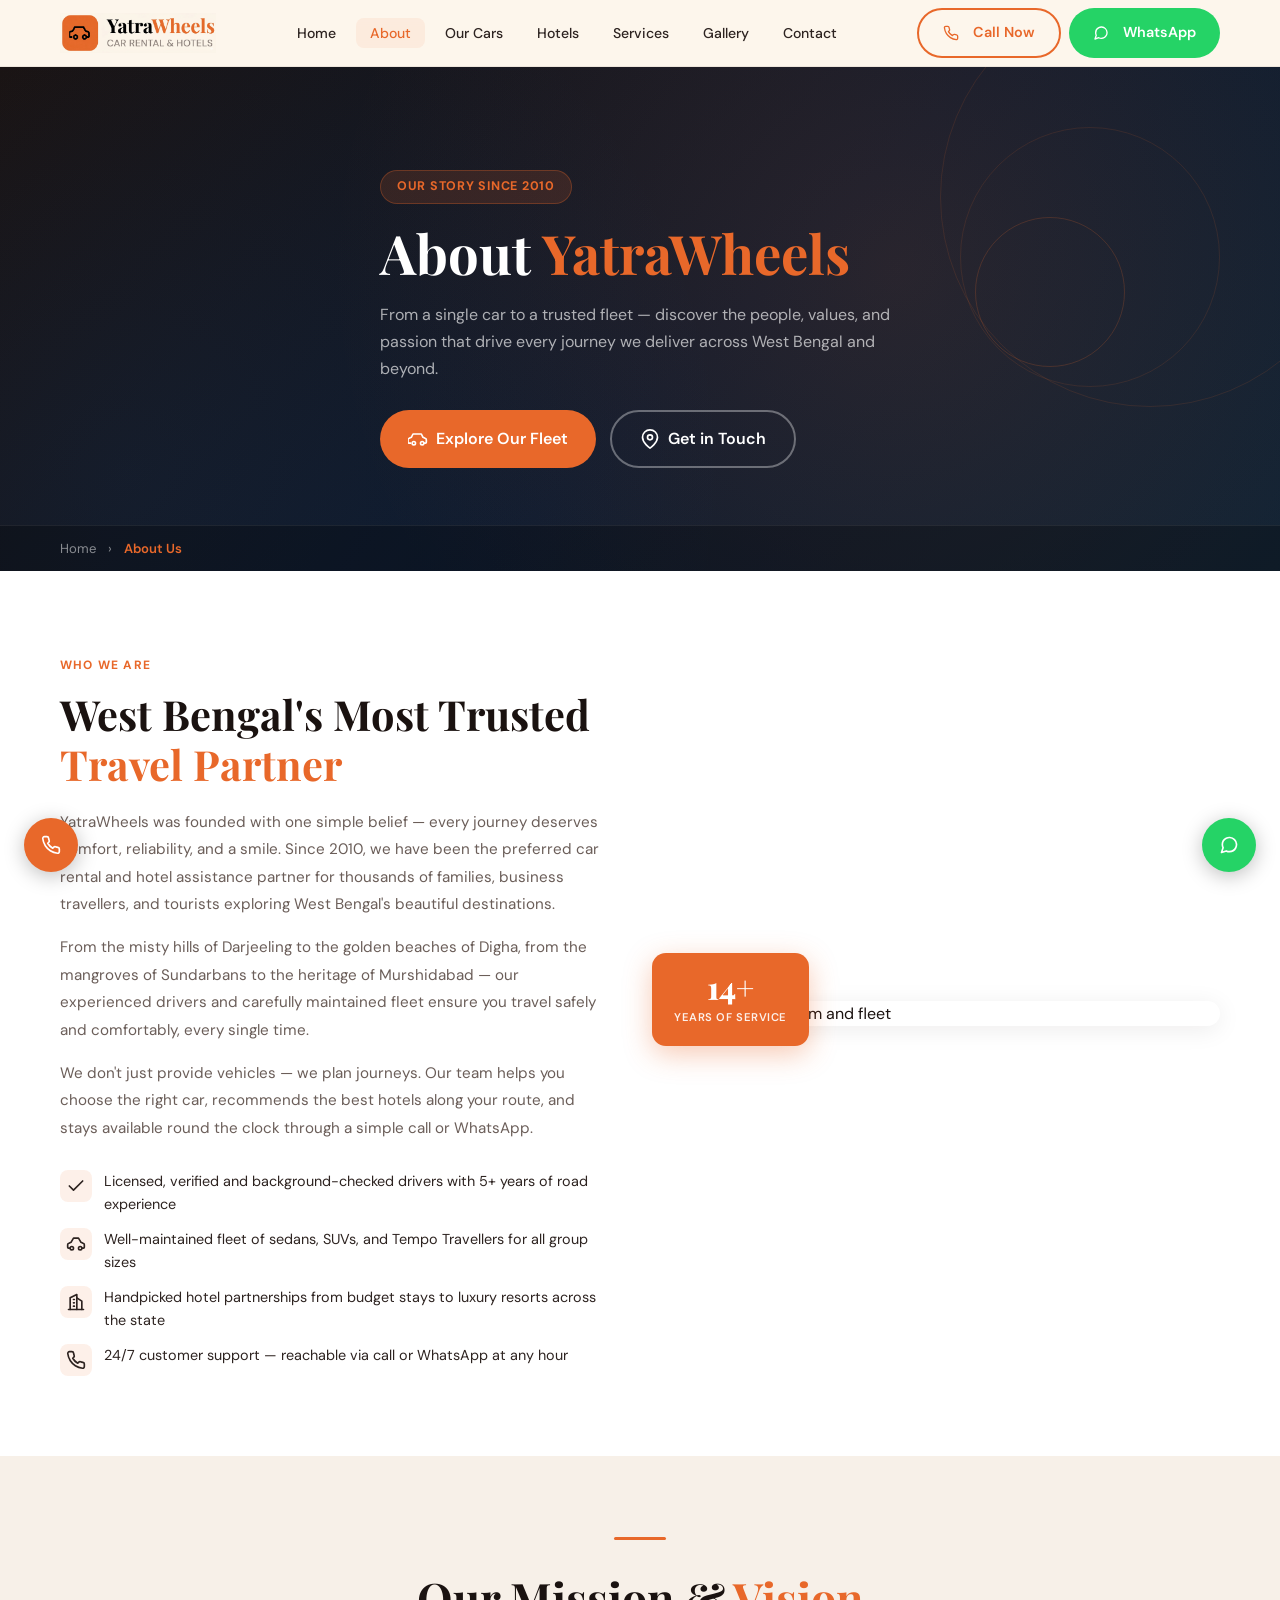
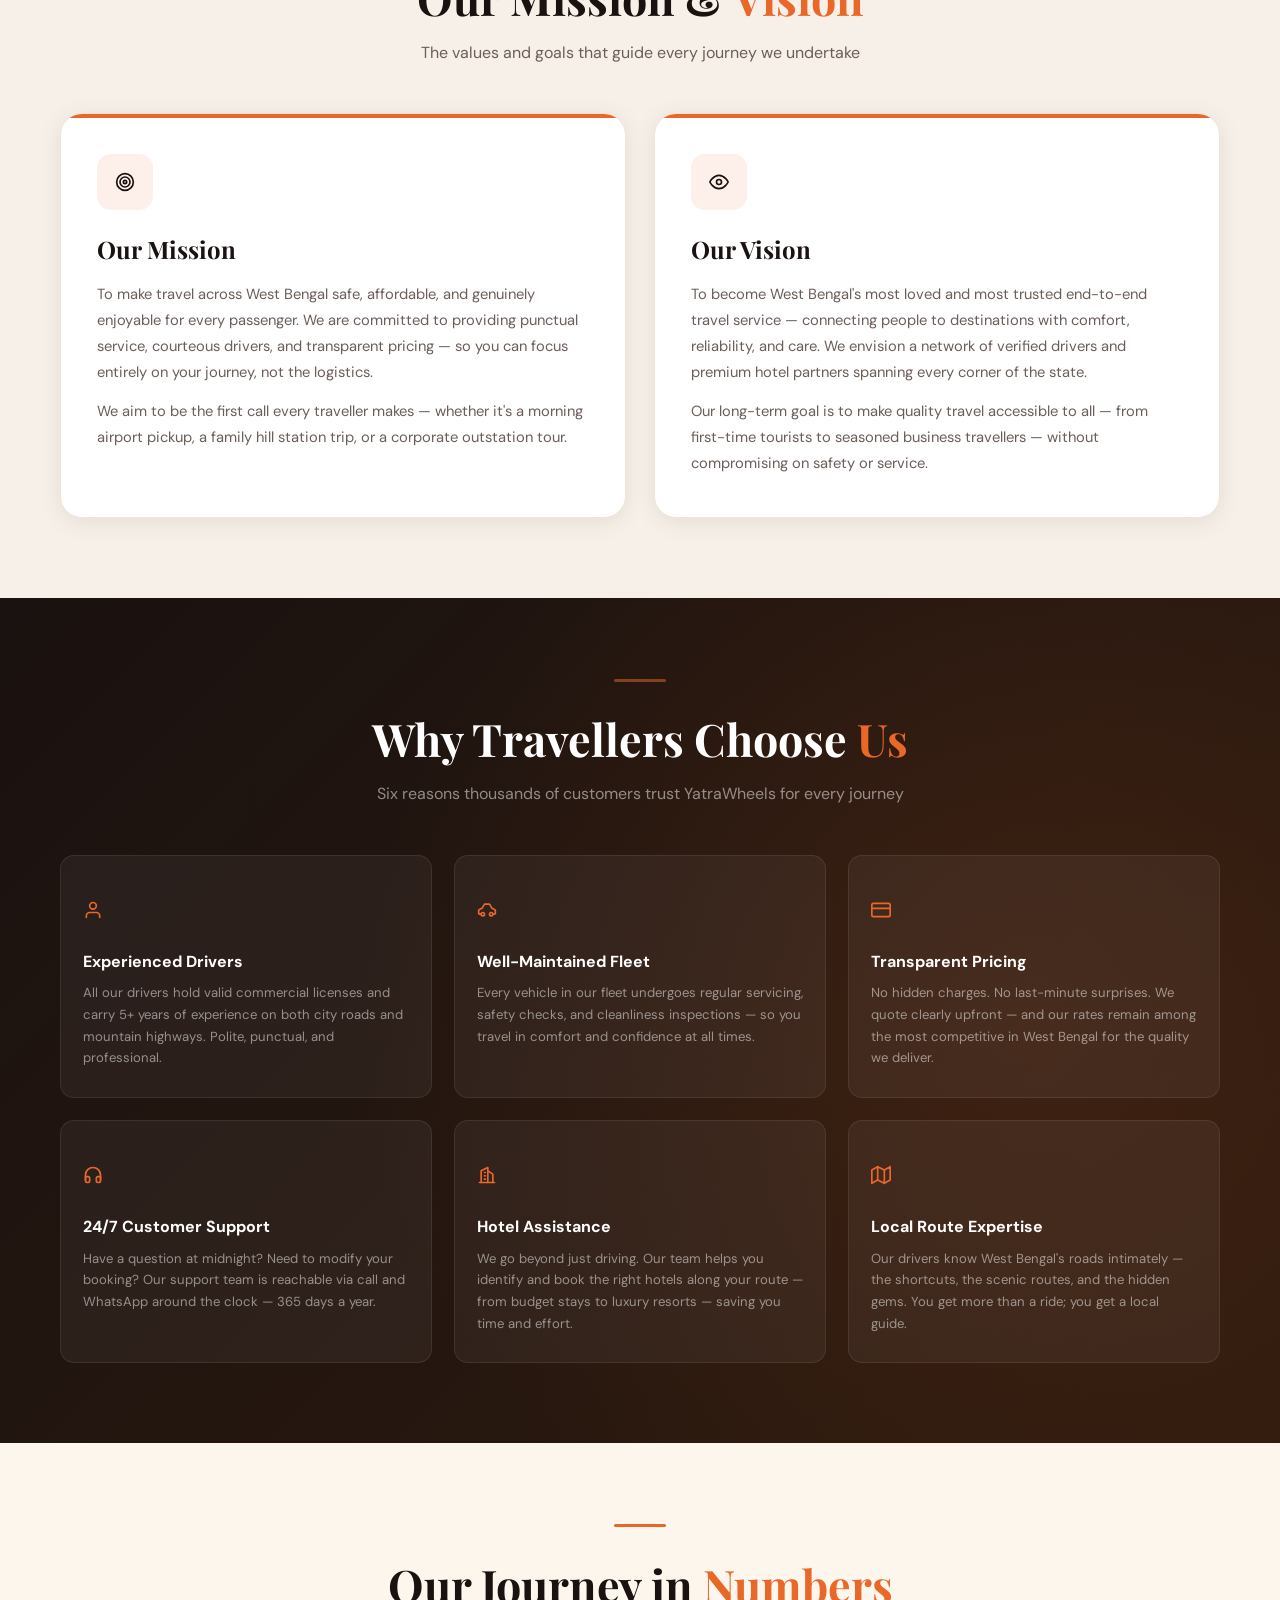
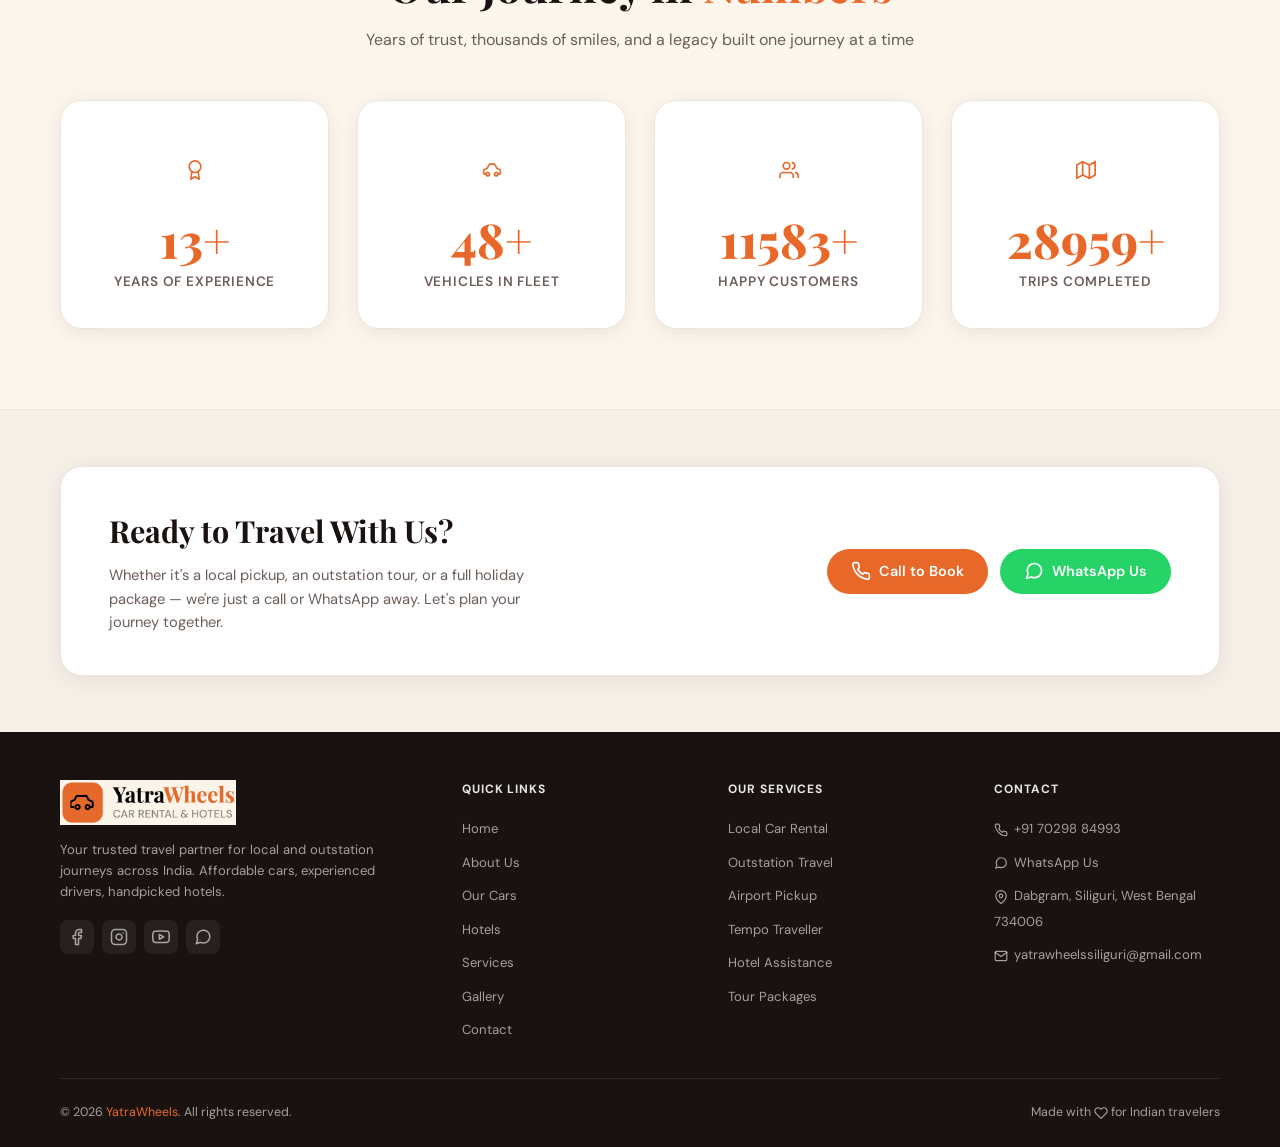
==== commit 54635c58: "chore: update contact email address across website" ====
--- a/pages/about.html
+++ b/pages/about.html
@@ -920,7 +920,7 @@
                 >
               </li>
               <li>
-                <a href="mailto:deyd983@gmail.com"
+                <a href="mailto:yatrawheelssiliguri@gmail.com"
                   ><svg
                     xmlns="http://www.w3.org/2000/svg"
                     width="14"
@@ -937,7 +937,7 @@
                       d="M4 4h16c1.1 0 2 .9 2 2v12c0 1.1-.9 2-2 2H4c-1.1 0-2-.9-2-2V6c0-1.1.9-2 2-2z"
                     />
                     <polyline points="22,6 12,13 2,6" /></svg
-                  >deyd983@gmail.com</a
+                  >yatrawheelssiliguri@gmail.com</a
                 >
               </li>
             </ul>
